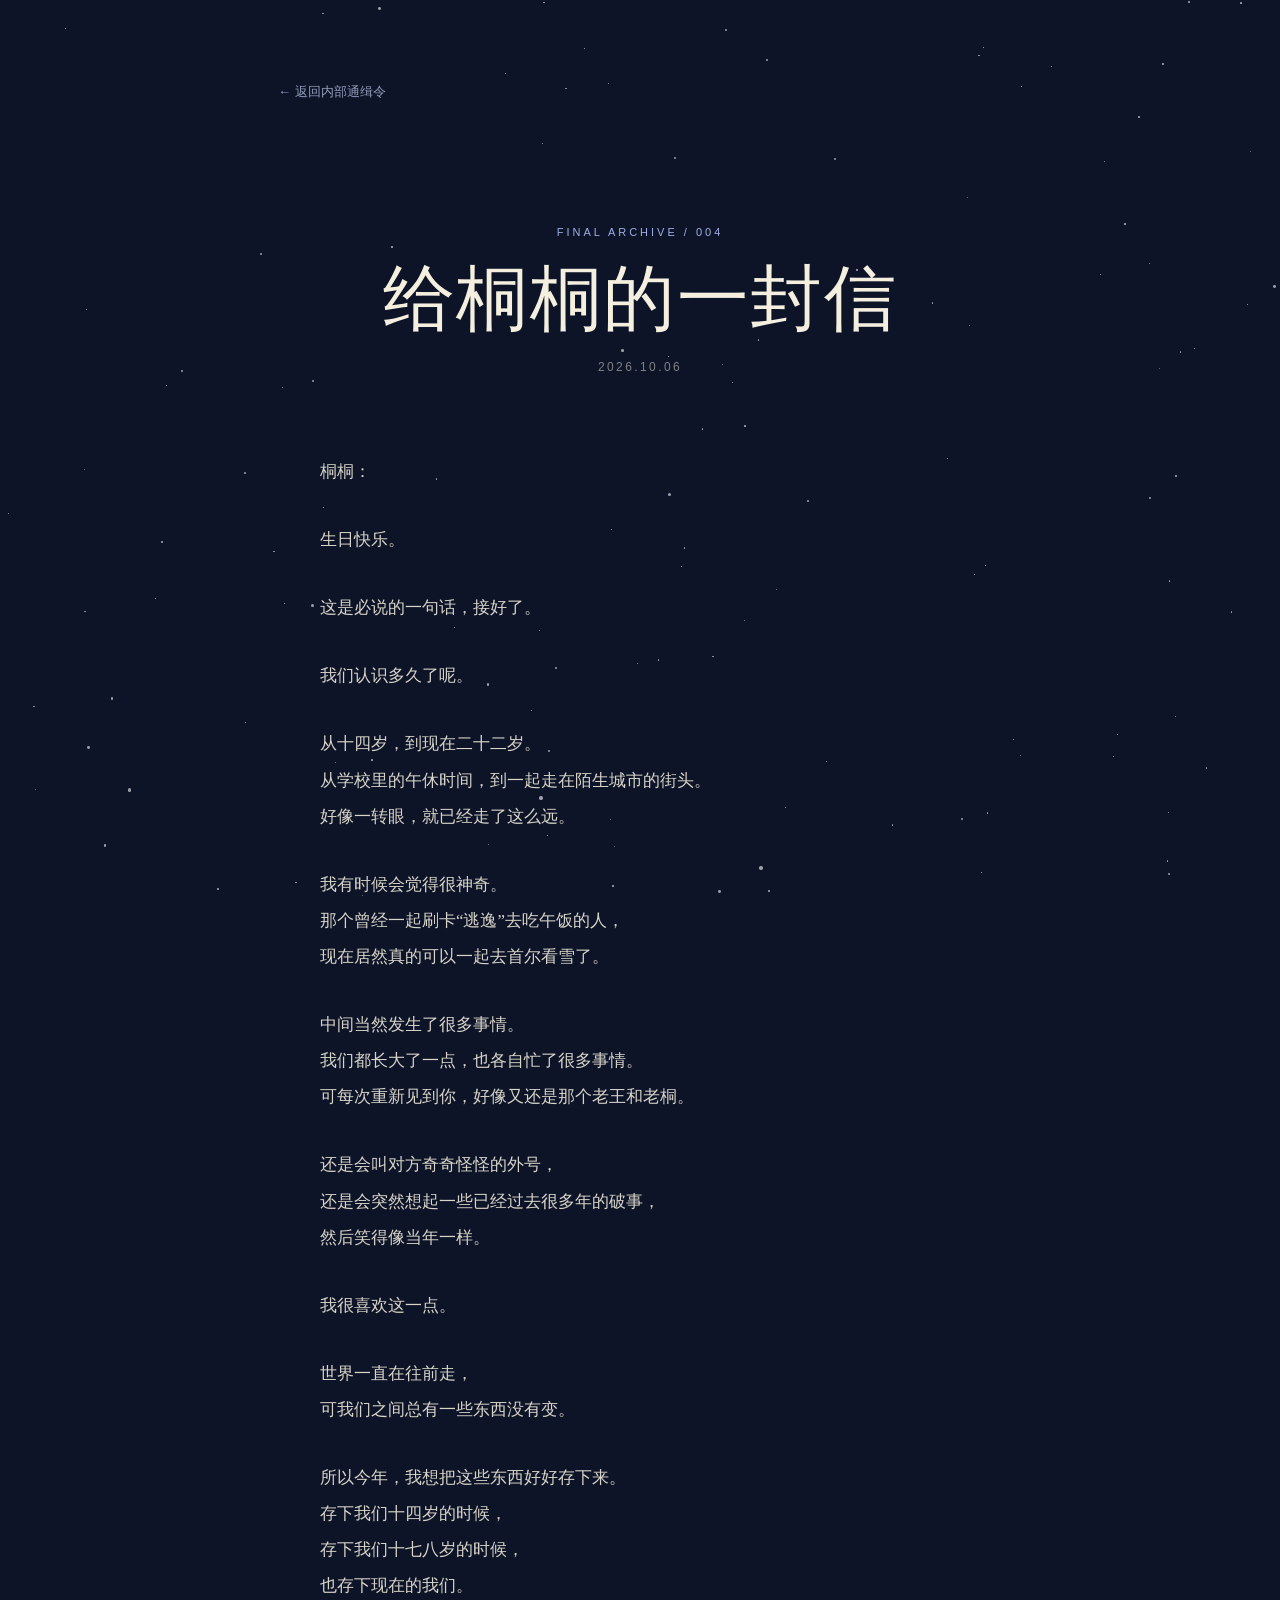
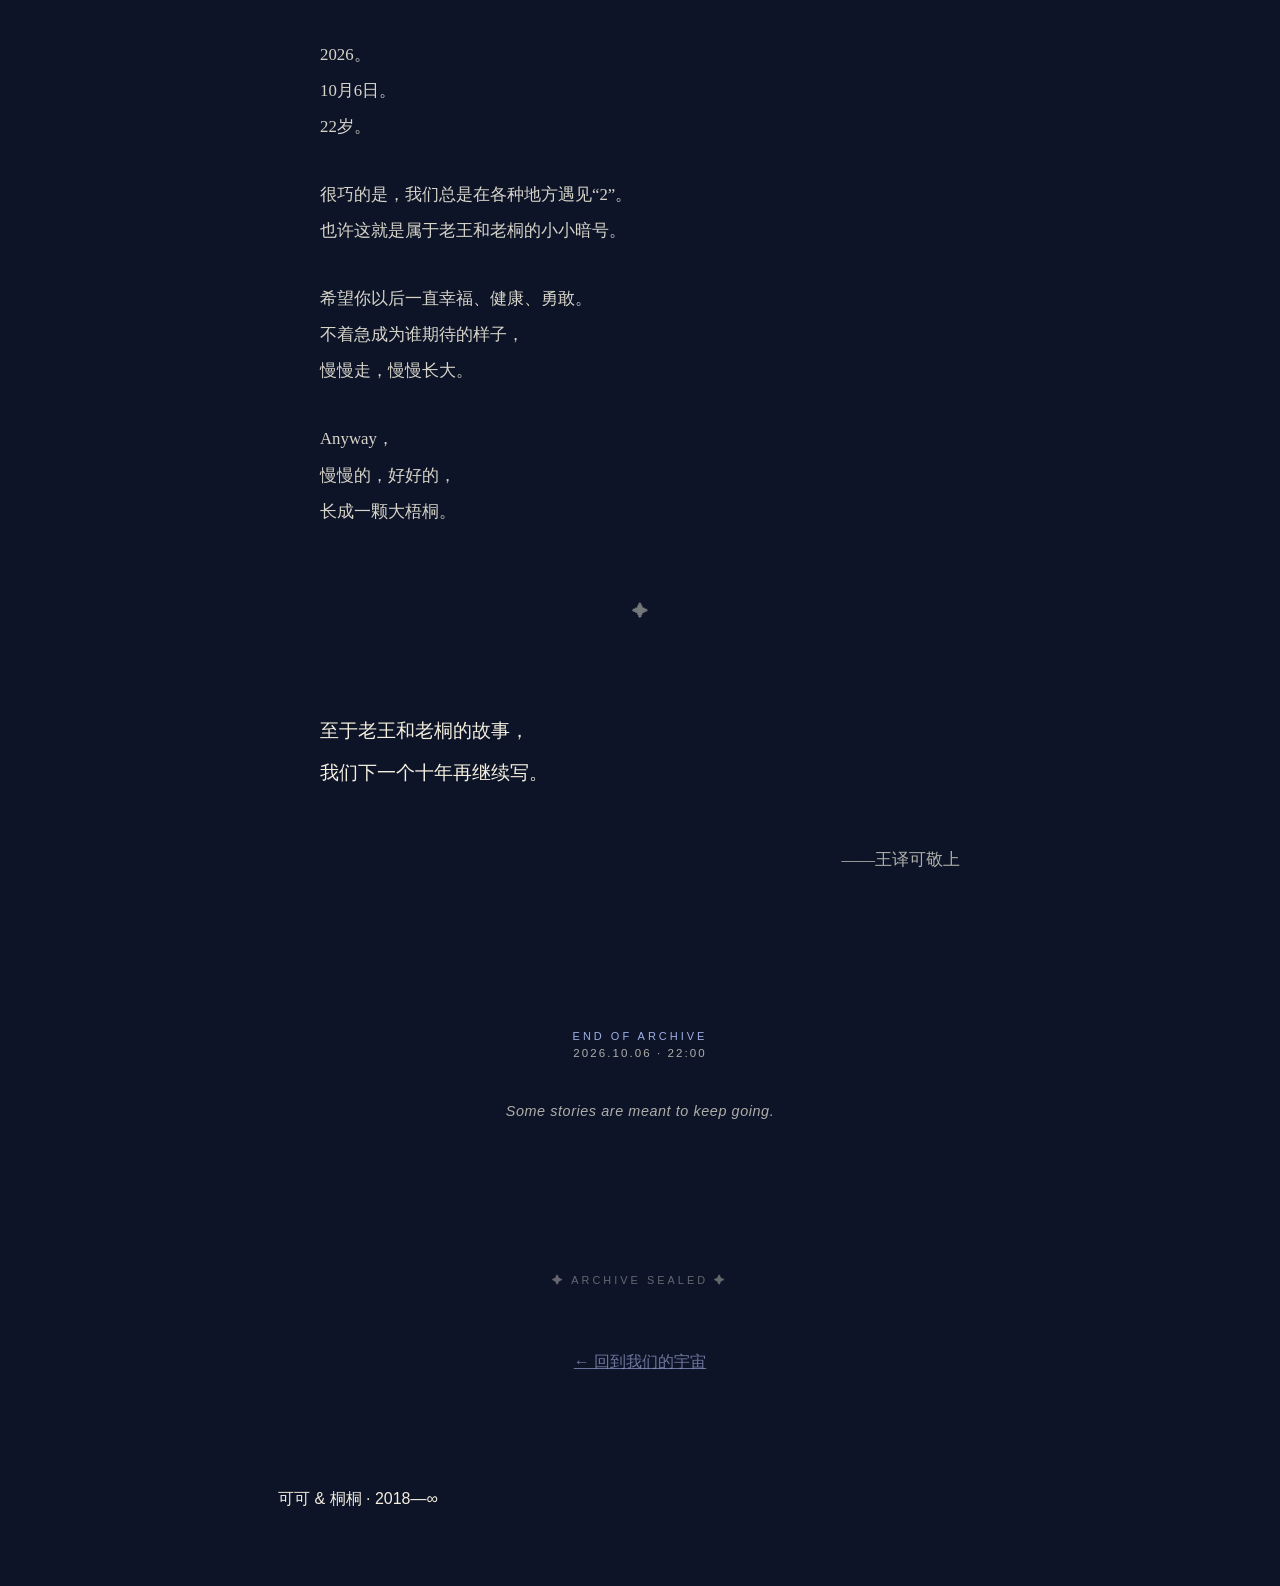
==== letter.html @ 56d50054 "Create birthday universe website" ====
<!DOCTYPE html>
<html lang="zh-CN">
<head>
  <meta charset="UTF-8">
  <meta name="viewport" content="width=device-width, initial-scale=1.0">

  <title>给t桐桐的一封信</title>

  <link rel="stylesheet" href="style.css">
</head>

<body>

  <div id="star-field"></div>

  <main class="page letter-page">

    <a href="inside-jokes.html" class="back">
      ← 返回内部通缉令
    </a>

    <section class="letter-header fade-in">
      <p class="eyebrow">FINAL ARCHIVE / 004</p>
      <h1>给桐桐的一封信</h1>
      <p class="letter-date">2026.10.06</p>
    </section>


    <article class="letter-content fade-in">

      <p>桐桐：</p>

      <p>
        生日快乐。
      </p>

      <p>
        这是必说的一句话，接好了。
      </p>

      <p>
        我们认识多久了呢。
      </p>

      <p>
        从十四岁，到现在二十二岁。
        <br>
        从学校里的午休时间，到一起走在陌生城市的街头。
        <br>
        好像一转眼，就已经走了这么远。
      </p>

      <p>
        我有时候会觉得很神奇。
        <br>
        那个曾经一起刷卡“逃逸”去吃午饭的人，
        <br>
        现在居然真的可以一起去首尔看雪了。
      </p>

      <p>
        中间当然发生了很多事情。
        <br>
        我们都长大了一点，也各自忙了很多事情。
        <br>
        可每次重新见到你，好像又还是那个老王和老桐。
      </p>

      <p>
        还是会叫对方奇奇怪怪的外号，
        <br>
        还是会突然想起一些已经过去很多年的破事，
        <br>
        然后笑得像当年一样。
      </p>

      <p>
        我很喜欢这一点。
      </p>

      <p>
        世界一直在往前走，
        <br>
        可我们之间总有一些东西没有变。
      </p>

      <p>
        所以今年，我想把这些东西好好存下来。
        <br>
        存下我们十四岁的时候，
        <br>
        存下我们十七八岁的时候，
        <br>
        也存下现在的我们。
      </p>

      <p>
        2026。
        <br>
        10月6日。
        <br>
        22岁。
      </p>

      <p>
        很巧的是，我们总是在各种地方遇见“2”。
        <br>
        也许这就是属于老王和老桐的小小暗号。
      </p>

      <p>
        希望你以后一直幸福、健康、勇敢。
        <br>
        不着急成为谁期待的样子，
        <br>
        慢慢走，慢慢长大。
      </p>

      <p>
        Anyway，
        <br>
        慢慢的，好好的，
        <br>
        长成一颗大梧桐。
      </p>

      <div class="letter-divider">✦</div>

      <p class="letter-ending">
        至于老王和老桐的故事，
        <br>
        我们下一个十年再继续写。
      </p>

      <p class="letter-signature">
        ——王译可敬上
      </p>

    </article>


    <section class="letter-end fade-in">
  <p class="eyebrow">END OF ARCHIVE</p>

  <p class="letter-date-sealed">2026.10.06 · 22:00</p>

  <p class="letter-final-line">
    <em>Some stories are meant to keep going.</em>
  </p>

  <div class="letter-seal">
    <span>✦ ARCHIVE SEALED ✦</span>
  </div>

  <a href="index.html" class="case-link">← 回到我们的宇宙</a>
</section>



    <footer class="footer">
      <p>可可 & 桐桐 · 2018—∞</p>
    </footer>

  </main>

  <script src="script.js"></script>

</body>
</html>
---- style.css ----
/* =========================
   BIRTHDAY UNIVERSE
   Shared Styles
   ========================= */

* {
  box-sizing: border-box;
}

html {
  scroll-behavior: smooth;
}

body {
  margin: 0;
  min-height: 100vh;
  color: #f4efdf;
  background: #0d1428;
  font-family:
    -apple-system,
    BlinkMacSystemFont,
    "PingFang SC",
    "Helvetica Neue",
    sans-serif;
  overflow-x: hidden;
}

/* ---------- 随机星空 ---------- */

#star-field {
  position: fixed;
  inset: 0;
  overflow: hidden;
  pointer-events: none;
  z-index: 0;
}

.page {
  position: relative;
  z-index: 1;
}

.star {
  position: absolute;
  border-radius: 50%;
  background: #ffffff;
  opacity: 0.6;
  animation-name: starMove, starBlink;
  animation-timing-function: linear, ease-in-out;
  animation-iteration-count: infinite, infinite;
  animation-direction: alternate, alternate;
}

@keyframes starMove {
  from {
    transform: translate3d(0, 0, 0);
  }

  to {
    transform: translate3d(-35px, -20px, 0);
  }
}

@keyframes starBlink {
  from {
    opacity: 0.2;
  }

  to {
    opacity: 0.9;
  }
}

/* ---------- 页面容器 ---------- */

.page {
  width: min(820px, 100%);
  margin: 0 auto;
  padding: 82px 28px 60px;
}

/* ---------- 小标题 ---------- */

.eyebrow {
  margin: 0;
  color: #9eafe5;
  font-size: 11px;
  letter-spacing: 3px;
  text-transform: uppercase;
}

/* ---------- 大标题 ---------- */

h1 {
  margin: 20px 0 18px;
  font-family: Georgia, "Times New Roman", serif;
  font-size: clamp(38px, 6vw, 52px);
  font-weight: 400;
  line-height: 1.25;
  letter-spacing: -1px;
}

h2 {
  font-family: Georgia, "Times New Roman", serif;
  font-weight: 400;
}

/* ---------- 正文 ---------- */

.subtitle {
  color: #b8c0d4;
  font-size: 14px;
  line-height: 1.9;
}

/* ---------- 按钮 ---------- */

.button {
  display: inline-block;
  margin-top: 28px;
  padding: 13px 24px;
  border: 1px solid #687aa9;
  border-radius: 30px;
  color: #f4efdf;
  background: #202d4d;
  text-decoration: none;
  font-size: 14px;
  transition:
    transform 0.25s ease,
    background 0.25s ease,
    border-color 0.25s ease;
}

.button:hover {
  transform: translateY(-3px);
  background: #2b3b64;
  border-color: #a5b8ef;
}

/* ---------- 返回按钮 ---------- */

.back {
  display: inline-block;
  margin-bottom: 45px;
  color: #8f9cba;
  text-decoration: none;
  font-size: 13px;
  transition: color 0.2s ease;
}

.back:hover {
  color: #dbe3ff;
}

/* ---------- 淡入动画 ---------- */

.fade-in {
  animation: fadeIn 0.8s ease both;
}

@keyframes fadeIn {
  from {
    opacity: 0;
    transform: translateY(12px);
  }

  to {
    opacity: 1;
    transform: translateY(0);
  }
}

/* ---------- 手机适配 ---------- */

@media (max-width: 420px) {
  .page {
    padding: 55px 20px 45px;
  }
}
/* ---------- 宇宙星球档案 ---------- */

.archive-grid {
  display: grid;
  grid-template-columns: repeat(3, 1fr);
  gap: 34px;
  margin-top: 42px;
  align-items: center;
}

.archive-card {
  position: relative;
  min-height: 190px;
  padding: 28px 22px;

  display: flex;
  flex-direction: column;
  align-items: center;
  justify-content: center;
  text-align: center;

  color: #f4efdf;
  text-decoration: none;

  /* 去掉原来的方框 */
  border: none;
  border-radius: 50%;

  background: transparent;

  aspect-ratio: 1 / 1;

  transition:
    transform 0.6s cubic-bezier(0.2, 0.8, 0.2, 1),
    filter 0.6s ease;
}

/* ===== 星球的镂空轨道 ===== */

.archive-card::before {
  content: "";
  position: absolute;
  inset: 10px;

  border: 1px solid rgba(155, 175, 255, 0.58);
  border-radius: 50%;

  transform: rotate(-18deg) scaleX(1.12);

  box-shadow:
    0 0 10px rgba(145, 165, 255, 0.28),
    0 0 28px rgba(125, 120, 255, 0.13);

  transition:
    transform 0.7s ease,
    border-color 0.7s ease,
    box-shadow 0.7s ease;
}

/* 第二条轨道，让它更像一颗星球 */

.archive-card::after {
  content: "";
  position: absolute;
  width: 108%;
  height: 42%;

  left: -4%;
  top: 29%;

  border: 1px solid rgba(190, 175, 255, 0.30);
  border-radius: 50%;

  transform: rotate(-16deg);

  box-shadow:
    0 0 16px rgba(150, 135, 255, 0.12);

  pointer-events: none;

  transition:
    transform 0.7s ease,
    opacity 0.7s ease;
}

/* ===== 星球中心的柔光 ===== */

.archive-card {
  filter:
    drop-shadow(0 0 8px rgba(105, 130, 255, 0.08))
    drop-shadow(0 0 22px rgba(130, 105, 255, 0.05));
}

/* ===== 星球里的内容 ===== */

.archive-symbol {
  position: relative;
  z-index: 2;

  margin-bottom: 12px;

  font-size: 30px;
  line-height: 1;

  color: #d1d9ff;

  text-shadow:
    0 0 6px rgba(190, 205, 255, 0.9),
    0 0 18px rgba(145, 150, 255, 0.55);
}

.archive-card strong {
  position: relative;
  z-index: 2;

  font-size: 15px;
  font-weight: 500;
  letter-spacing: 0.04em;

  text-shadow:
    0 0 10px rgba(190, 200, 255, 0.16);
}

.archive-card small {
  position: relative;
  z-index: 2;

  margin-top: 10px;

  color: #8997b9;
  font-size: 9px;
  letter-spacing: 1.5px;
}

/* ===== 鼠标悬停：星球苏醒 ===== */

.archive-card:hover {
  transform: translateY(-8px) scale(1.035);

}  

.archive-card:hover::before {
  border-color: rgba(180, 195, 255, 0.85);

  transform:
    rotate(-12deg)
    scaleX(1.16);

  box-shadow:
    0 0 12px rgba(155, 180, 255, 0.45),
    0 0 35px rgba(135, 120, 255, 0.20);
}

.archive-card:hover::after {
  opacity: 0.8;

  transform:
    rotate(-10deg)
    scaleX(1.04);
}

.archive-card:hover .archive-symbol {
  color: #eef1ff;

  text-shadow:
    0 0 8px rgba(220, 225, 255, 1),
    0 0 22px rgba(155, 160, 255, 0.75);
}


/* ===== 手机 ===== */

@media (max-width: 650px) {

  .archive-grid {
    grid-template-columns: 1fr;
    gap: 38px;
  }

  .archive-card {
    width: min(78vw, 300px);
    margin: 0 auto;
  }
}

/* ===== 青春犯罪档案馆 ===== */

.case-header {
  position: relative;
  padding-top: 45px;
  min-height: 470px;
}

.case-photo {
  position: absolute;
  top: -20px;
  left: 50%;
  width: 100vw;
  height: 500px;
  transform: translateX(-50%);
  object-fit: cover;
  opacity: 0.22;
  z-index: 2;
  display: block;
  pointer-events: none;

-webkit-mask-image: linear-gradient(
  to bottom,
  transparent 0%,
  black 18%,
  black 58%,
  transparent 100%
);

mask-image: linear-gradient(
  to bottom,
  transparent 0%,
  black 18%,
  black 58%,
  transparent 100%
);
}
/* =========================
   BIRTHDAY UNIVERSE
   Shared Styles
   ========================= */

* {
  box-sizing: border-box;
}

html {
  scroll-behavior: smooth;
}

body {
  margin: 0;
  min-height: 100vh;
  color: #f4efdf;
  background: #0d1428;
  font-family:
    -apple-system,
    BlinkMacSystemFont,
    "PingFang SC",
    "Helvetica Neue",
    sans-serif;
  overflow-x: hidden;
}

/* ---------- 随机星空 ---------- */

#star-field {
  position: fixed;
  inset: 0;
  overflow: hidden;
  pointer-events: none;
  z-index: 0;
}

.page {
  position: relative;
  z-index: 1;
}

.star {
  position: absolute;
  border-radius: 50%;
  background: #ffffff;
  opacity: 0.6;
  animation-name: starMove, starBlink;
  animation-timing-function: linear, ease-in-out;
  animation-iteration-count: infinite, infinite;
  animation-direction: alternate, alternate;
}

@keyframes starMove {
  from {
    transform: translate3d(0, 0, 0);
  }

  to {
    transform: translate3d(-35px, -20px, 0);
  }
}

@keyframes starBlink {
  from {
    opacity: 0.2;
  }

  to {
    opacity: 0.9;
  }
}

/* ---------- 页面容器 ---------- */

.page {
  width: min(820px, 100%);
  margin: 0 auto;
  padding: 82px 28px 60px;
}

/* ---------- 小标题 ---------- */

.eyebrow {
  margin: 0;
  color: #9eafe5;
  font-size: 11px;
  letter-spacing: 3px;
  text-transform: uppercase;
}

/* ---------- 大标题 ---------- */

h1 {
  margin: 20px 0 18px;
  font-family: Georgia, "Times New Roman", serif;
  font-size: clamp(38px, 6vw, 52px);
  font-weight: 400;
  line-height: 1.25;
  letter-spacing: -1px;
}

h2 {
  font-family: Georgia, "Times New Roman", serif;
  font-weight: 400;
}

/* ---------- 正文 ---------- */

.subtitle {
  color: #b8c0d4;
  font-size: 14px;
  line-height: 1.9;
}

/* ---------- 按钮 ---------- */

.button {
  display: inline-block;
  margin-top: 28px;
  padding: 13px 24px;
  border: 1px solid #687aa9;
  border-radius: 30px;
  color: #f4efdf;
  background: #202d4d;
  text-decoration: none;
  font-size: 14px;
  transition:
    transform 0.25s ease,
    background 0.25s ease,
    border-color 0.25s ease;
}

.button:hover {
  transform: translateY(-3px);
  background: #2b3b64;
  border-color: #a5b8ef;
}

/* ---------- 返回按钮 ---------- */

.back {
  display: inline-block;
  margin-bottom: 45px;
  color: #8f9cba;
  text-decoration: none;
  font-size: 13px;
  transition: color 0.2s ease;
}

.back:hover {
  color: #dbe3ff;
}

/* ---------- 淡入动画 ---------- */

.fade-in {
  animation: fadeIn 0.8s ease both;
}

@keyframes fadeIn {
  from {
    opacity: 0;
    transform: translateY(12px);
  }

  to {
    opacity: 1;
    transform: translateY(0);
  }
}

/* ---------- 手机适配 ---------- */

@media (max-width: 420px) {
  .page {
    padding: 55px 20px 45px;
  }
}
/* ---------- 档案卡片 ---------- */

.archive-grid {
  display: grid;
  grid-template-columns: repeat(3, 1fr);
  gap: 16px;
  margin-top: 32px;
}

.archive-card {
  min-height: 190px;
  padding: 28px 20px;
  border: 1px solid #39496f;
  border-radius: 18px;

  display: flex;
  flex-direction: column;
  align-items: flex-start;
  justify-content: space-between;

  color: #f4efdf;
  background: rgba(27, 39, 68, 0.72);
  text-decoration: none;

  transition:
    transform 0.3s ease,
    border-color 0.3s ease,
    background 0.3s ease;
}

.archive-card:hover {
  transform: translateY(-7px);
  border-color: #91a6e4;
  background: rgba(38, 54, 91, 0.9);
}

.archive-symbol {
  font-size: 30px;
  color: #c4d2ff;
}

.archive-card strong {
  font-size: 16px;
  font-weight: 500;
}

.archive-card small {
  color: #8997b9;
  font-size: 10px;
  letter-spacing: 1.5px;
}

/* 手机：三张卡片变成竖排 */

@media (max-width: 650px) {
  .archive-grid {
    grid-template-columns: 1fr;
  }

  .archive-card {
    min-height: 145px;
  }
}
/* ===== 青春犯罪档案馆 ===== */

.case-header {
  position: relative;
  padding-top: 45px;
  min-height: 470px;
}

.case-photo {
  position: absolute;
  top: -20px;
  left: 50%;
  width: 100vw;
  height: 500px;
  transform: translateX(-50%);
  object-fit: cover;
  opacity: 0.22;
  z-index: 2;
  display: block;
  pointer-events: none;

-webkit-mask-image: linear-gradient(
  to bottom,
  transparent 0%,
  black 18%,
  black 58%,
  transparent 100%
);

mask-image: linear-gradient(
  to bottom,
  transparent 0%,
  black 18%,
  black 58%,
  transparent 100%
);
}
/* ===== 首尔旅行存档 ===== */

.seoul-page {
  position: relative;
}

.seoul-header {
  position: relative;
  padding-top: 45px;
  min-height: 560px;
  isolation: isolate;      /* 让 z-index 更可控 */
}

.seoul-header::before {
  content: "";
  position: absolute;

  top: -20px;
  left: 50%;
  width: 100vw;
  height: auto;
  aspect-ratio: 3602 / 2397;
  transform: translateX(-50%);

  background-image: url("./images/seoul-winter.jpg");
  background-size: 100% auto;
  background-position: center top;
  background-repeat: no-repeat;

  opacity: 0.22;
  z-index: 0;
  pointer-events: none;

  /* 你现在已经满意的四边渐隐 */
  -webkit-mask-image: radial-gradient(
    ellipse at center,
    black 35%,
    rgba(0, 0, 0, 0.85) 55%,
    transparent 100%
  );

  mask-image: radial-gradient(
    ellipse at center,
    black 35%,
    rgba(0, 0, 0, 0.85) 55%,
    transparent 100%
  );
}

.seoul-header > * {
  position: relative;
  z-index: 1;              /* 文字在图片上面 */
}

/* ===== 最后一封信 ===== */

.letter-page {
  max-width: 780px;
}

.letter-header {
  text-align: center;
  padding: 80px 0 70px;
}

.letter-header h1 {
  margin: 1rem 0;
  font-family: Georgia, "Times New Roman", serif;
  font-size: clamp(2.5rem, 7vw, 4.5rem);
  font-weight: 400;
  letter-spacing: 0.02em;
}

.letter-date {
  margin: 0;
  color: rgba(244, 239, 223, 0.5);
  letter-spacing: 0.2em;
  font-size: 0.75rem;
}

.letter-content {
  max-width: 680px;
  margin: 0 auto;
  padding: 10px 20px 80px;
  font-family: Georgia, "Times New Roman", "Songti SC", serif;
  font-size: 1.05rem;
  line-height: 2.15;
  color: rgba(244, 239, 223, 0.88);
}

.letter-content p {
  margin: 0 0 2rem;
}

.letter-divider {
  text-align: center;
  margin: 4rem 0;
  color: rgba(244, 239, 223, 0.45);
}

.letter-ending {
  margin-top: 5rem !important;
  font-size: 1.2rem;
  line-height: 2.2;
  color: #f4efdf;
}

.letter-signature {
  text-align: right;
  margin-top: 3rem !important;
  color: rgba(244, 239, 223, 0.7);
}

.letter-end {
  text-align: center;
  padding: 40px 0 100px;
}

.letter-end > p:not(.eyebrow) {
  margin: 1.5rem 0 2.5rem;
  line-height: 2;
  color: rgba(244, 239, 223, 0.7);
}
.letter-date-sealed {
  margin: 0 0 2rem !important;
  color: rgba(244, 239, 223, 0.45);
  font-size: 0.72rem;
  letter-spacing: 0.18em;
}

.letter-final-line {
  margin: 0 !important;
  color: rgba(244, 239, 223, 0.58);
  font-size: 0.9rem;
  letter-spacing: 0.04em;
}

.letter-seal {
  margin: 9rem 0 4rem;
  text-align: center;
}

.letter-seal span {
  display: inline-block;
  color: rgba(244, 239, 223, 0.38);
  font-size: 0.68rem;
  letter-spacing: 0.28em;
}

.letter-end .case-link {
  opacity: 0.75;
}
/* ===== 档案链接状态 ===== */

.case-link,
.case-link:visited {
  color: rgba(190, 200, 255, 0.72);
}

.case-link:hover {
  color: #f4efdf;
}

.case-link:active {
  color: rgba(190, 200, 255, 0.5);
}
/* ===== 点击星光特效 ===== */

.click-star {
  position: fixed;
  width: 1px;
  height: 1px;
  pointer-events: none;
  z-index: 9999;
}

/* ===== 镂空五角星 ===== */

.click-star-shape {
  position: absolute;
  left: 0;
  top: 0;
  width: 42px;
  height: 42px;
  transform: translate(-50%, -50%) scale(0.25);
  opacity: 0;
  animation: click-star-pop 1.1s ease-out forwards;
}

.click-star-shape svg {
  width: 100%;
  height: 100%;
  overflow: visible;
  filter:
    drop-shadow(0 0 5px rgba(210, 220, 255, 0.9))
    drop-shadow(0 0 16px rgba(180, 200, 255, 0.45));
}

.click-star-shape polygon {
  fill: none;
  stroke: rgba(225, 230, 255, 0.95);
  stroke-width: 3;
  stroke-linejoin: round;
}

/* ===== 三层星光涟漪 ===== */

.click-ring {
  position: absolute;
  left: 0;
  top: 0;
  width: 22px;
  height: 22px;
  border: 1px solid rgba(200, 215, 255, 0.48);
  border-radius: 50%;
  transform: translate(-50%, -50%) scale(0.2);
  opacity: 0;

  box-shadow:
    0 0 12px rgba(190, 210, 255, 0.22),
    0 0 28px rgba(170, 195, 255, 0.10),
    inset 0 0 10px rgba(190, 210, 255, 0.08);
}

.ring-1 {
  animation: click-ripple 1.3s cubic-bezier(0.2, 0.65, 0.3, 1) forwards;
}

.ring-2 {
  animation: click-ripple 1.55s cubic-bezier(0.2, 0.65, 0.3, 1) 0.12s forwards;
}

.ring-3 {
  animation: click-ripple 1.8s cubic-bezier(0.2, 0.65, 0.3, 1) 0.24s forwards;
}

/* ===== 星星出现与消失 ===== */

@keyframes click-star-pop {
  0% {
    opacity: 0;
    transform: translate(-50%, -50%) scale(0.25) rotate(-12deg);
  }

  18% {
    opacity: 1;
    transform: translate(-50%, -50%) scale(1) rotate(0deg);
  }

  100% {
    opacity: 0;
    transform: translate(-50%, -50%) scale(0.72) rotate(8deg);
  }
}

/* ===== 涟漪扩散 ===== */

@keyframes click-ripple {
  0% {
    opacity: 0;
    transform: translate(-50%, -50%) scale(0.2);
  }

  10% {
    opacity: 0.65;
  }

  35% {
    opacity: 0.38;
  }

  65% {
    opacity: 0.16;
  }

  100% {
    opacity: 0;
    transform: translate(-50%, -50%) scale(8);
  }
}

/* ===== 内部通缉令首图 ===== */

.inside-header {
  position: relative;
  padding-top: 45px;
  min-height: 470px;
  isolation: isolate;
}

.inside-photo {
  position: absolute;
  top: -20px;
  left: 50%;
  width: 100vw;
  height: auto;
  transform: translateX(-50%);
  object-fit: contain;
  opacity: 0.22;
  z-index: 0;
  display: block;
  pointer-events: none;

  -webkit-mask-image:
  linear-gradient(to right, transparent 0%, black 10%, black 90%, transparent 100%),
  linear-gradient(to bottom, transparent 0%, black 18%, black 82%, transparent 100%);

-webkit-mask-composite: source-in;

mask-image:
  linear-gradient(to right, transparent 0%, black 10%, black 90%, transparent 100%),
  linear-gradient(to bottom, transparent 0%, black 18%, black 82%, transparent 100%);

mask-composite: intersect;
}

.inside-header > *:not(.inside-photo) {
  position: relative;
  z-index: 1;
}
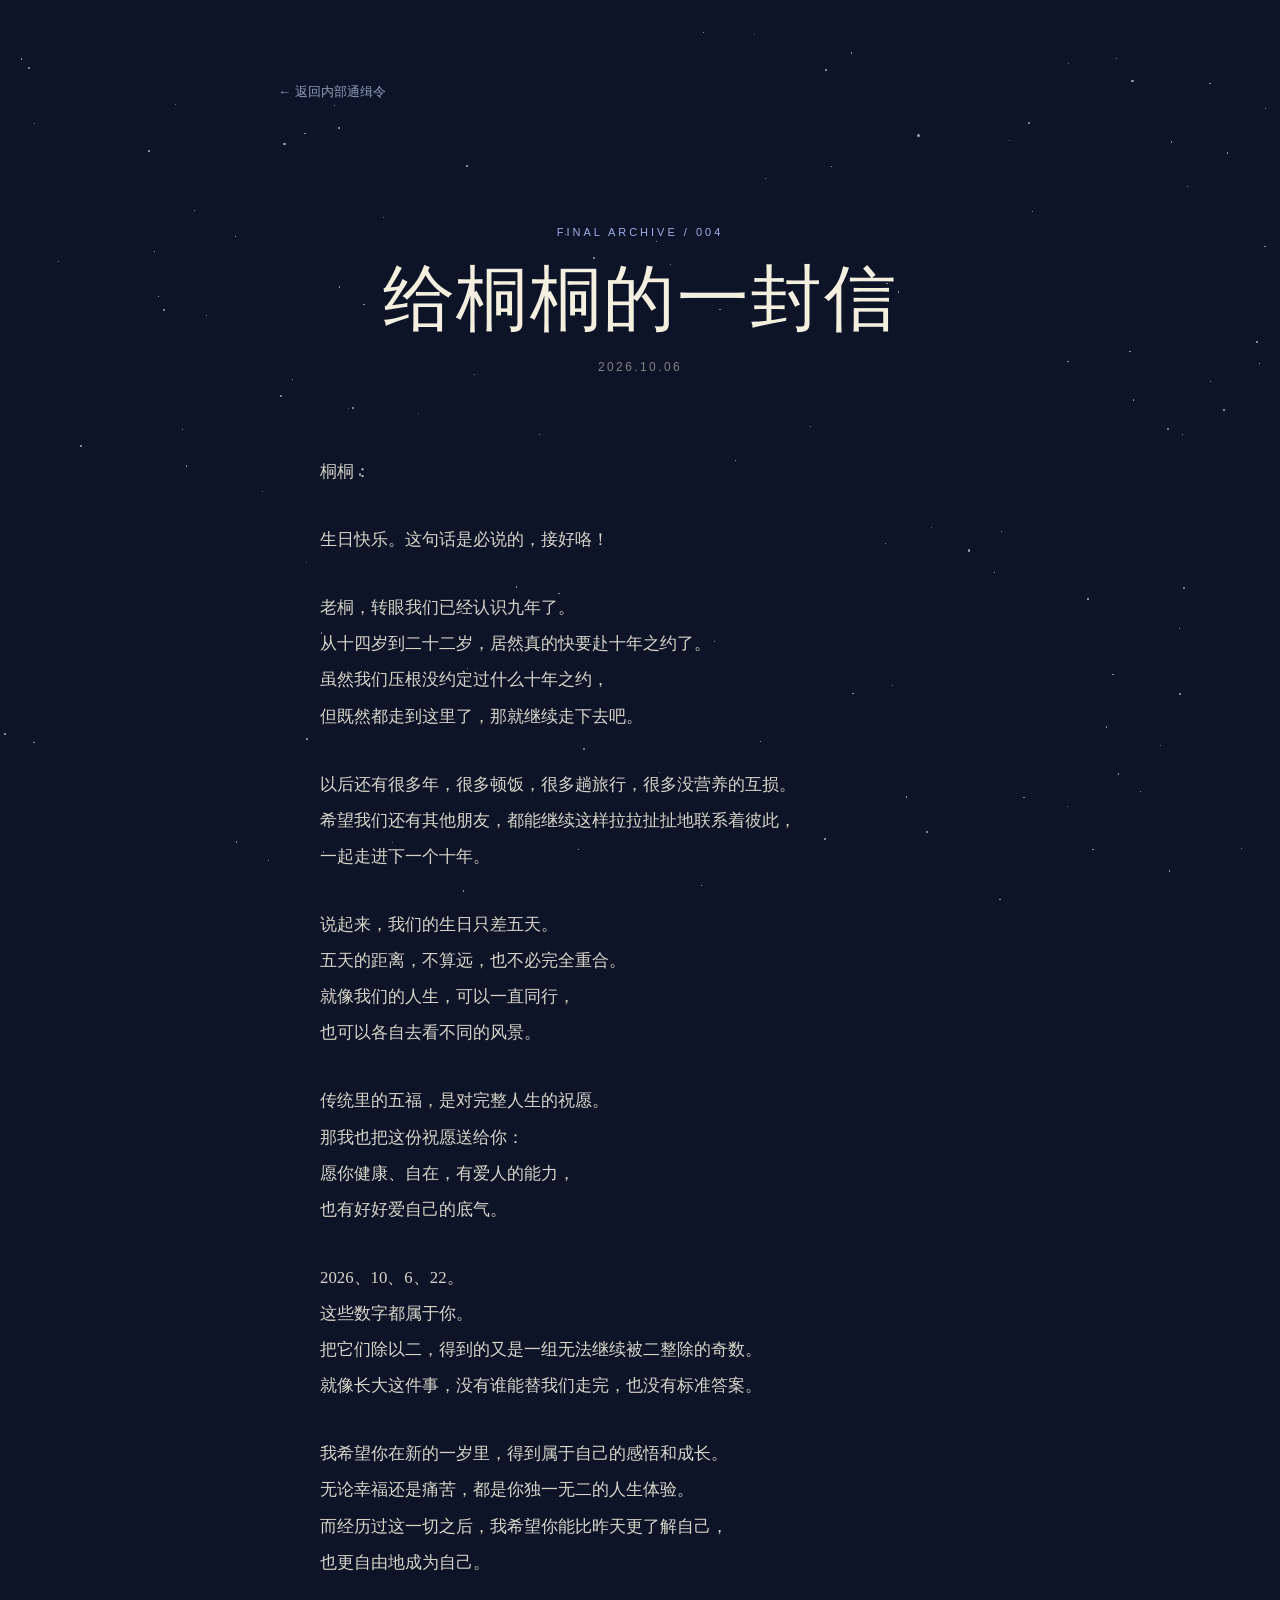
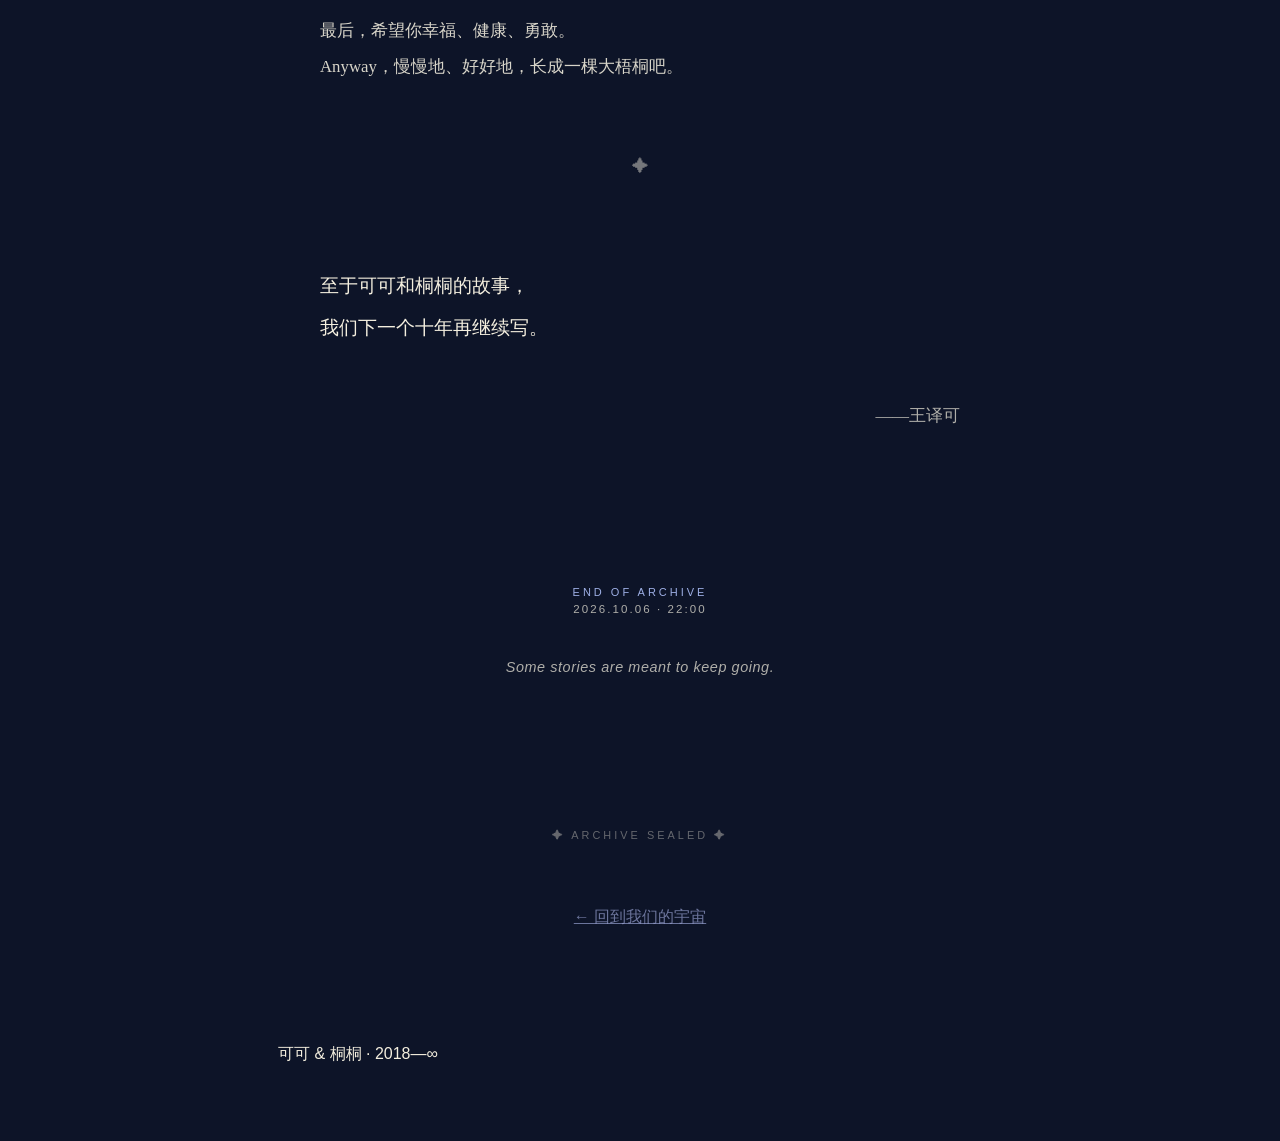
==== commit 5999fd65: "Update birthday letter" ====
--- a/letter.html
+++ b/letter.html
@@ -19,124 +19,97 @@
       ← 返回内部通缉令
     </a>
 
-    <section class="letter-header fade-in">
-      <p class="eyebrow">FINAL ARCHIVE / 004</p>
-      <h1>给桐桐的一封信</h1>
-      <p class="letter-date">2026.10.06</p>
-    </section>
-
+<section class="letter-header fade-in">
+  <p class="eyebrow">FINAL ARCHIVE / 004</p>
+  <h1>给桐桐的一封信</h1>
+  <p class="letter-date">2026.10.06</p>
+</section>
 
     <article class="letter-content fade-in">
 
-      <p>桐桐：</p>
+  <p>桐桐：</p>
 
-      <p>
-        生日快乐。
-      </p>
+  <p>
+    生日快乐。这句话是必说的，接好咯！
+  </p>
 
-      <p>
-        这是必说的一句话，接好了。
-      </p>
+  <p>
+    老桐，转眼我们已经认识九年了。
+    <br>
+    从十四岁到二十二岁，居然真的快要赴十年之约了。
+    <br>
+    虽然我们压根没约定过什么十年之约，
+    <br>
+    但既然都走到这里了，那就继续走下去吧。
+  </p>
 
-      <p>
-        我们认识多久了呢。
-      </p>
+  <p>
+    以后还有很多年，很多顿饭，很多趟旅行，很多没营养的互损。
+    <br>
+    希望我们还有其他朋友，都能继续这样拉拉扯扯地联系着彼此，
+    <br>
+    一起走进下一个十年。
+  </p>
 
-      <p>
-        从十四岁，到现在二十二岁。
-        <br>
-        从学校里的午休时间，到一起走在陌生城市的街头。
-        <br>
-        好像一转眼，就已经走了这么远。
-      </p>
+  <p>
+    说起来，我们的生日只差五天。
+    <br>
+    五天的距离，不算远，也不必完全重合。
+    <br>
+    就像我们的人生，可以一直同行，
+    <br>
+    也可以各自去看不同的风景。
+  </p>
 
-      <p>
-        我有时候会觉得很神奇。
-        <br>
-        那个曾经一起刷卡“逃逸”去吃午饭的人，
-        <br>
-        现在居然真的可以一起去首尔看雪了。
-      </p>
+  <p>
+    传统里的五福，是对完整人生的祝愿。
+    <br>
+    那我也把这份祝愿送给你：
+    <br>
+    愿你健康、自在，有爱人的能力，
+    <br>
+    也有好好爱自己的底气。
+  </p>
 
-      <p>
-        中间当然发生了很多事情。
-        <br>
-        我们都长大了一点，也各自忙了很多事情。
-        <br>
-        可每次重新见到你，好像又还是那个老王和老桐。
-      </p>
+  <p>
+    2026、10、6、22。
+    <br>
+    这些数字都属于你。
+    <br>
+    把它们除以二，得到的又是一组无法继续被二整除的奇数。
+    <br>
+    就像长大这件事，没有谁能替我们走完，也没有标准答案。
+  </p>
 
-      <p>
-        还是会叫对方奇奇怪怪的外号，
-        <br>
-        还是会突然想起一些已经过去很多年的破事，
-        <br>
-        然后笑得像当年一样。
-      </p>
+  <p>
+    我希望你在新的一岁里，得到属于自己的感悟和成长。
+    <br>
+    无论幸福还是痛苦，都是你独一无二的人生体验。
+    <br>
+    而经历过这一切之后，我希望你能比昨天更了解自己，
+    <br>
+    也更自由地成为自己。
+  </p>
 
-      <p>
-        我很喜欢这一点。
-      </p>
+  <p>
+    最后，希望你幸福、健康、勇敢。
+    <br>
+    Anyway，慢慢地、好好地，长成一棵大梧桐吧。
+  </p>
 
-      <p>
-        世界一直在往前走，
-        <br>
-        可我们之间总有一些东西没有变。
-      </p>
+  <div class="letter-divider">✦</div>
 
-      <p>
-        所以今年，我想把这些东西好好存下来。
-        <br>
-        存下我们十四岁的时候，
-        <br>
-        存下我们十七八岁的时候，
-        <br>
-        也存下现在的我们。
-      </p>
+  <p class="letter-ending">
+    至于可可和桐桐的故事，
+    <br>
+    我们下一个十年再继续写。
+  </p>
 
-      <p>
-        2026。
-        <br>
-        10月6日。
-        <br>
-        22岁。
-      </p>
+  <p class="letter-signature">
+    ——王译可
+  </p>
 
-      <p>
-        很巧的是，我们总是在各种地方遇见“2”。
-        <br>
-        也许这就是属于老王和老桐的小小暗号。
-      </p>
-
-      <p>
-        希望你以后一直幸福、健康、勇敢。
-        <br>
-        不着急成为谁期待的样子，
-        <br>
-        慢慢走，慢慢长大。
-      </p>
-
-      <p>
-        Anyway，
-        <br>
-        慢慢的，好好的，
-        <br>
-        长成一颗大梧桐。
-      </p>
-
-      <div class="letter-divider">✦</div>
-
-      <p class="letter-ending">
-        至于老王和老桐的故事，
-        <br>
-        我们下一个十年再继续写。
-      </p>
-
-      <p class="letter-signature">
-        ——王译可敬上
-      </p>
-
-    </article>
+</article>
 
 
     <section class="letter-end fade-in">
